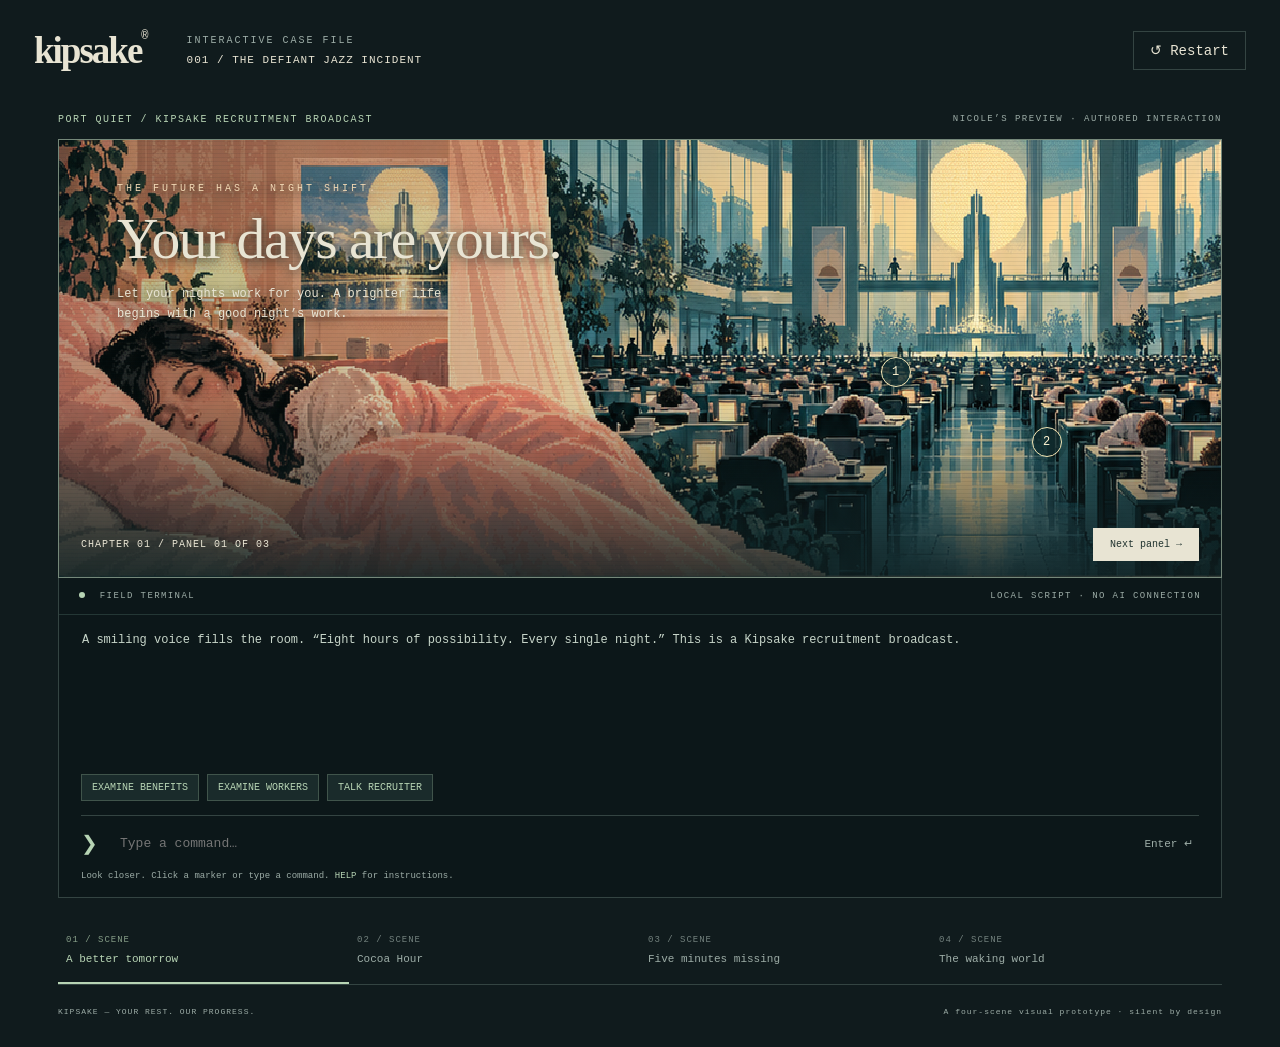
==== comic-prototype/index.html @ 6b70ab9a "Add isolated pixel-art comic prototype and continuation prompt" ====
<!doctype html>
<html lang="en"><head><meta charset="utf-8"><meta name="viewport" content="width=device-width,initial-scale=1"><meta name="color-scheme" content="dark"><title>Kipsake • The Defiant Jazz Incident</title><link rel="icon" href="data:,"><link rel="stylesheet" href="style.css"><script defer src="scenes.js"></script><script defer src="app.js"></script></head>
<body><header><a class="wordmark" href="./">kipsake<span>®</span></a><span class="edition">INTERACTIVE CASE FILE <b>001 / THE DEFIANT JAZZ INCIDENT</b></span><button id="restart">↺ Restart</button></header>
<main><div class="chapterbar"><span id="location"></span><span class="prototype">NICOLE’S PREVIEW · AUTHORED INTERACTION</span></div><section class="comic" aria-label="Interactive comic scene"><div id="art" role="img"></div><div class="grain"></div><div class="headline"><span id="eyebrow"></span><h1 id="title"></h1><p id="subtitle"></p></div><div id="hotspots"></div><span id="sound-caption"></span><div class="framebar"><span id="frame-label"></span><button id="next">Next panel <span>→</span></button></div></section>
<section class="terminal" aria-label="Text adventure console"><div class="terminalbar"><span><i></i> FIELD TERMINAL</span><span>LOCAL SCRIPT · NO AI CONNECTION</span></div><div id="transcript" role="log" aria-live="polite" aria-relevant="additions"></div><div id="suggestions" aria-label="Suggested commands"></div><form id="command-form"><label for="command">❯ <span class="sr-only">Enter a command</span></label><input id="command" autocomplete="off" spellcheck="false" placeholder="Type a command…" aria-describedby="input-help"><button type="submit">Enter ↵</button></form><p id="input-help">Look closer. Click a marker or type a command. <kbd>HELP</kbd> for instructions.</p></section>
<nav id="chapters" aria-label="Review scenes"></nav><footer><span>KIPSAKE — YOUR REST. OUR PROGRESS.</span><span>A four-scene visual prototype · silent by design</span></footer></main>
<dialog id="clue"><button id="close-clue" aria-label="Close evidence">Close ×</button><span class="document-label">PERSONAL EFFECTS / CLOSE INSPECTION</span><h2 id="clue-title"></h2><div id="clue-body"></div></dialog></body></html>
---- comic-prototype/style.css ----
:root{--bg:#101b1d;--panel:#142326;--ink:#e8e4d3;--muted:#9dada7;--mint:#b7d4b4;--line:#344442;--peach:#efbb98}*{box-sizing:border-box}body{margin:0;background:var(--bg);color:var(--ink);font:14px ui-monospace,SFMono-Regular,Consolas,monospace}button,a,input{-webkit-tap-highlight-color:transparent}button{font:inherit;color:inherit;cursor:pointer}button:focus-visible,a:focus-visible,input:focus-visible{outline:3px solid var(--peach);outline-offset:4px}header{max-width:1280px;margin:auto;min-height:100px;display:flex;align-items:center;gap:38px;padding:20px 34px}.wordmark{color:var(--ink);text-decoration:none;font:bold 37px Georgia,serif;letter-spacing:-2px}.wordmark span{font:12px monospace;vertical-align:top;letter-spacing:0}.edition{font-size:10px;letter-spacing:2px;color:var(--muted);display:grid;gap:8px}.edition b{font-size:11px;font-weight:400;color:var(--ink);letter-spacing:1px}header button{margin-left:auto;background:none;border:1px solid var(--line);padding:10px 16px}main{max-width:1212px;margin:auto;padding:0 24px}.chapterbar{display:flex;justify-content:space-between;font-size:10px;letter-spacing:1.5px;padding:14px 0;color:var(--mint)}.prototype{color:var(--muted);font-size:9px}.comic{position:relative;aspect-ratio:2.65;min-height:340px;overflow:hidden;border:1px solid #75887a;background:#314f49}#art{position:absolute;inset:0;background-image:url('assets/scenes.png');background-size:100% 400%;image-rendering:pixelated;transition:filter .6s}#art:after{content:'';position:absolute;inset:0;background:linear-gradient(90deg,#0a242549,transparent 80%),linear-gradient(0deg,#102022d9,transparent 40%)}.grain{position:absolute;inset:0;pointer-events:none;background:repeating-linear-gradient(0deg,transparent 0 3px,#071c2012 3px 4px)}.headline{position:absolute;top:9%;left:5%;max-width:56%;text-shadow:0 2px 12px #102322}#eyebrow{font-size:10px;letter-spacing:3px;color:#f1d8b4}h1{font:normal clamp(29px,4.5vw,60px)/1.02 Georgia,serif;letter-spacing:-1.5px;margin:15px 0}#subtitle{line-height:1.7;font-size:12px;max-width:350px}.comic:not(.advert) .headline{top:5%;max-width:85%}.comic:not(.advert) h1{font-size:clamp(25px,3vw,38px);margin:8px 0}.comic:not(.advert) #subtitle{display:none}.framebar{position:absolute;bottom:0;left:0;right:0;display:flex;justify-content:space-between;align-items:center;padding:16px 22px;font-size:10px;letter-spacing:1px}.framebar button{background:var(--ink);color:#20332f;border:0;padding:11px 17px}.framebar button span{margin-left:20px}#sound-caption{position:absolute;right:5%;top:45%;font-size:11px;letter-spacing:3px;background:#20132bdb;padding:12px;max-width:50%;line-height:1.6}.hotspot{position:absolute;width:30px;height:30px;border:1px solid #f4e6b5;background:#122e31cc;border-radius:50%;color:#fff5d2;box-shadow:0 0 0 5px #0b252544;font-size:12px;animation:breathe 3s infinite}.hotspot:hover:after,.hotspot:focus-visible:after{content:attr(aria-label);position:absolute;bottom:40px;left:50%;transform:translateX(-50%);background:#102326;color:var(--ink);padding:8px;white-space:nowrap;border:1px solid var(--mint)}@keyframes breathe{50%{box-shadow:0 0 0 8px #0b252522}}.terminal{border:1px solid var(--line);border-top:0;background:#0c1719}.terminalbar{display:flex;justify-content:space-between;padding:13px 20px;border-bottom:1px solid #243735;font-size:9px;letter-spacing:1.4px;color:var(--muted)}.terminalbar i{display:inline-block;width:6px;height:6px;background:var(--mint);border-radius:50%;margin-right:8px}#transcript{height:153px;overflow:auto;padding:15px 23px;color:#c7d5c9;font-size:12px;line-height:1.8}#transcript p{margin:0 0 9px;max-width:900px;white-space:pre-line}#transcript .command{color:var(--peach);font-size:11px}#suggestions{display:flex;gap:8px;flex-wrap:wrap;padding:6px 22px 14px}#suggestions button{background:#1a2b2b;border:1px solid #40544b;color:var(--mint);font-size:10px;padding:7px 10px}form{margin:0 22px;display:flex;align-items:center;border-top:1px solid var(--line);padding:12px 0;gap:14px}label{color:var(--mint);font-size:20px}input{flex:1;min-width:0;background:transparent;border:0;color:var(--ink);font:13px monospace;padding:8px}form button{border:0;background:transparent;color:var(--muted);font-size:11px}#input-help{font-size:9px;color:var(--muted);margin:0;padding:0 22px 16px}kbd{font:inherit;color:var(--mint)}#chapters{display:grid;grid-template-columns:repeat(4,1fr);border-bottom:1px solid var(--line);margin-top:20px}#chapters button{padding:17px 8px;background:none;text-align:left;border:0;border-bottom:2px solid transparent;color:var(--muted);font-size:11px}#chapters button[aria-current=true]{color:var(--mint);border-color:var(--mint)}#chapters small{display:block;font-size:9px;letter-spacing:1px;margin-bottom:8px;opacity:.7}footer{display:flex;justify-content:space-between;padding:22px 0 30px;font-size:8px;letter-spacing:1px;color:var(--muted)}dialog{background:#e8dfc8;color:#263931;border:0;max-width:620px;width:calc(100% - 32px);padding:40px;box-shadow:12px 12px 0 #0005}dialog::backdrop{background:#060e12d9}#close-clue{float:right;background:none;border:0;color:#263931;margin:-20px -20px 20px 20px}.document-label{font-size:9px;letter-spacing:2px}dialog h2{font:32px Georgia,serif;border-bottom:2px solid #31483d;padding-bottom:18px}#clue-body{font:16px/1.8 Georgia,serif}#clue-body strong{color:#873c36}.route{border:1px solid #748677;padding:24px;text-align:center;font:14px/2 monospace}.sr-only{position:absolute;width:1px;height:1px;padding:0;margin:-1px;overflow:hidden;clip:rect(0,0,0,0)}@media(max-width:650px){header{padding:20px;gap:20px;min-height:85px}.edition{display:none}.wordmark{font-size:30px}main{padding:0 14px}.prototype{display:none}.chapterbar{font-size:8px}.comic{aspect-ratio:1.35;min-height:300px}#art{background-size:100% 400%;background-position-x:center!important}.headline{max-width:80%}h1{font-size:39px}.headline #subtitle{font-size:11px}.terminalbar{font-size:8px;padding:12px}.terminalbar span:last-child{font-size:7px}#transcript{padding:14px;height:180px}#suggestions{padding:5px 14px 14px}form{margin:0 14px}.framebar{padding:12px;font-size:8px}.framebar button{font-size:10px}#chapters button{font-size:9px}#chapters small{font-size:8px}footer{font-size:7px;gap:20px;line-height:1.6}#sound-caption{font-size:9px}.hotspot{width:27px;height:27px}}@media(prefers-reduced-motion:reduce){*,*:before,*:after{animation:none!important;transition:none!important;scroll-behavior:auto!important}}
/* Explicit width prevents the minimum scene height from widening narrow screens. */
.comic{width:100%}
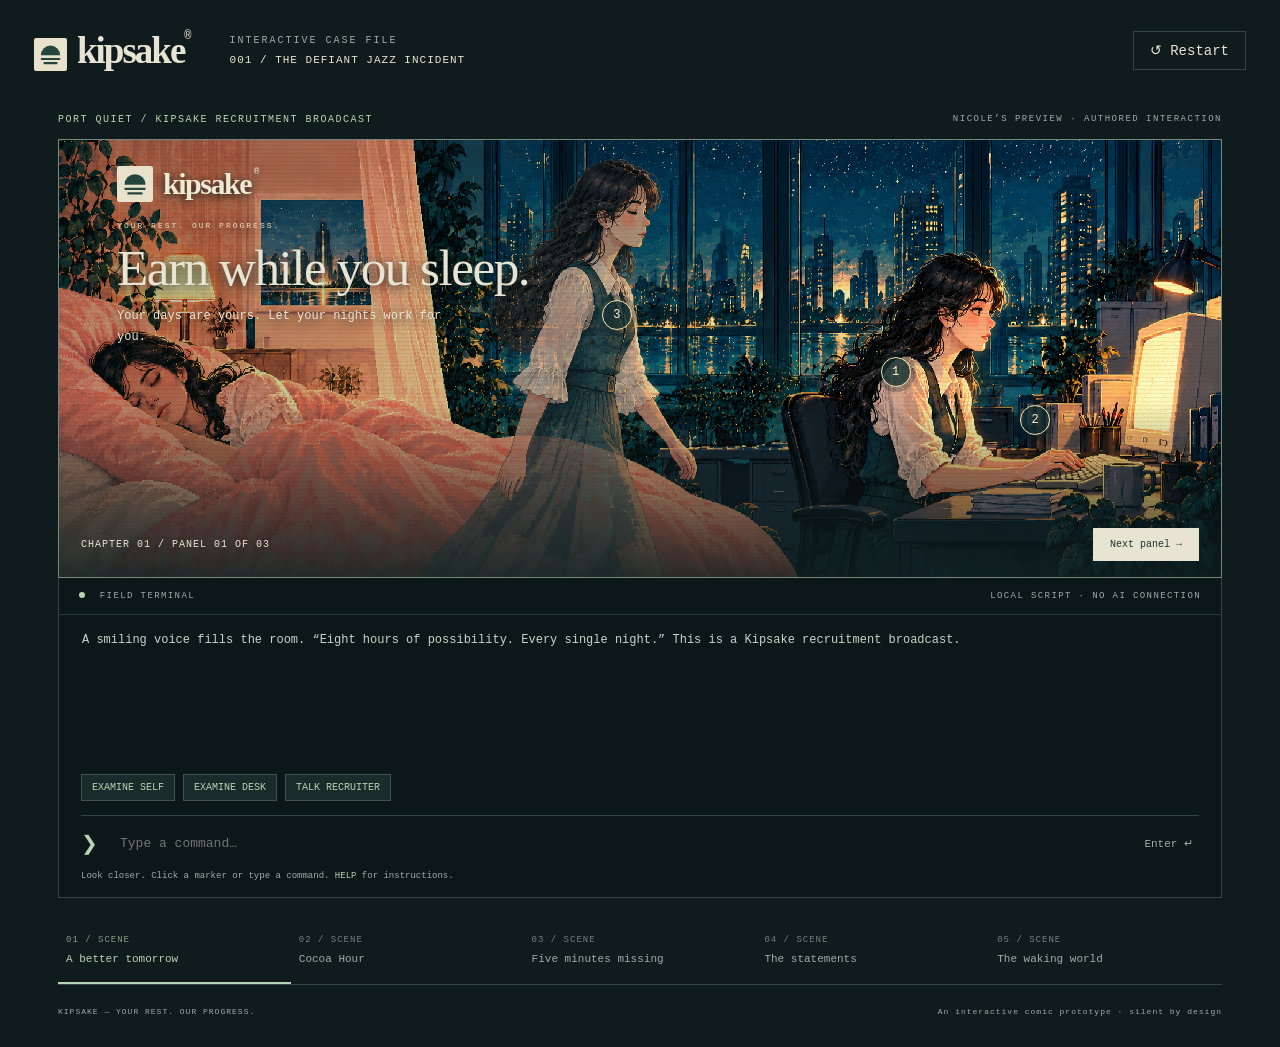
==== commit 8a15a763: "Add comic testimonies and refine sleepwalking recruitment art" ====
--- a/comic-prototype/index.html
+++ b/comic-prototype/index.html
@@ -1,7 +1,7 @@
 <!doctype html>
-<html lang="en"><head><meta charset="utf-8"><meta name="viewport" content="width=device-width,initial-scale=1"><meta name="color-scheme" content="dark"><title>Kipsake • The Defiant Jazz Incident</title><link rel="icon" href="data:,"><link rel="stylesheet" href="style.css"><script defer src="scenes.js"></script><script defer src="app.js"></script></head>
-<body><header><a class="wordmark" href="./">kipsake<span>®</span></a><span class="edition">INTERACTIVE CASE FILE <b>001 / THE DEFIANT JAZZ INCIDENT</b></span><button id="restart">↺ Restart</button></header>
-<main><div class="chapterbar"><span id="location"></span><span class="prototype">NICOLE’S PREVIEW · AUTHORED INTERACTION</span></div><section class="comic" aria-label="Interactive comic scene"><div id="art" role="img"></div><div class="grain"></div><div class="headline"><span id="eyebrow"></span><h1 id="title"></h1><p id="subtitle"></p></div><div id="hotspots"></div><span id="sound-caption"></span><div class="framebar"><span id="frame-label"></span><button id="next">Next panel <span>→</span></button></div></section>
+<html lang="en"><head><meta charset="utf-8"><meta name="viewport" content="width=device-width,initial-scale=1"><meta name="color-scheme" content="dark"><title>Kipsake • The Defiant Jazz Incident</title><link rel="icon" href="data:,"><link rel="stylesheet" href="style.css"><script defer src="scenes.js"></script><script defer src="statements.js"></script><script defer src="app.js"></script></head>
+<body><header><a class="wordmark" href="./"><img class="brand-emblem" src="assets/kipsake-logo.svg" alt="">kipsake<span>®</span></a><span class="edition">INTERACTIVE CASE FILE <b>001 / THE DEFIANT JAZZ INCIDENT</b></span><button id="restart">↺ Restart</button></header>
+<main><div class="chapterbar"><span id="location"></span><span class="prototype">NICOLE’S PREVIEW · AUTHORED INTERACTION</span></div><section class="comic" aria-label="Interactive comic scene"><div id="art" role="img"></div><div class="grain"></div><div class="headline"><div class="ad-logo" aria-label="Kipsake"><img src="assets/kipsake-logo.svg" alt=""><span>kipsake<sup>®</sup></span></div><span id="eyebrow"></span><h1 id="title"></h1><p id="subtitle"></p></div><div id="hotspots"></div><div id="scene-speech" hidden role="status"></div><div id="statement-page" hidden aria-label="Suspect statement panels"></div><span id="sound-caption"></span><div class="framebar"><span id="frame-label"></span><button id="next">Next panel <span>→</span></button></div></section>
 <section class="terminal" aria-label="Text adventure console"><div class="terminalbar"><span><i></i> FIELD TERMINAL</span><span>LOCAL SCRIPT · NO AI CONNECTION</span></div><div id="transcript" role="log" aria-live="polite" aria-relevant="additions"></div><div id="suggestions" aria-label="Suggested commands"></div><form id="command-form"><label for="command">❯ <span class="sr-only">Enter a command</span></label><input id="command" autocomplete="off" spellcheck="false" placeholder="Type a command…" aria-describedby="input-help"><button type="submit">Enter ↵</button></form><p id="input-help">Look closer. Click a marker or type a command. <kbd>HELP</kbd> for instructions.</p></section>
-<nav id="chapters" aria-label="Review scenes"></nav><footer><span>KIPSAKE — YOUR REST. OUR PROGRESS.</span><span>A four-scene visual prototype · silent by design</span></footer></main>
+<nav id="chapters" aria-label="Review scenes"></nav><footer><span>KIPSAKE — YOUR REST. OUR PROGRESS.</span><span>An interactive comic prototype · silent by design</span></footer></main>
 <dialog id="clue"><button id="close-clue" aria-label="Close evidence">Close ×</button><span class="document-label">PERSONAL EFFECTS / CLOSE INSPECTION</span><h2 id="clue-title"></h2><div id="clue-body"></div></dialog></body></html>
--- a/comic-prototype/style.css
+++ b/comic-prototype/style.css
@@ -1,3 +1,30 @@
 :root{--bg:#101b1d;--panel:#142326;--ink:#e8e4d3;--muted:#9dada7;--mint:#b7d4b4;--line:#344442;--peach:#efbb98}*{box-sizing:border-box}body{margin:0;background:var(--bg);color:var(--ink);font:14px ui-monospace,SFMono-Regular,Consolas,monospace}button,a,input{-webkit-tap-highlight-color:transparent}button{font:inherit;color:inherit;cursor:pointer}button:focus-visible,a:focus-visible,input:focus-visible{outline:3px solid var(--peach);outline-offset:4px}header{max-width:1280px;margin:auto;min-height:100px;display:flex;align-items:center;gap:38px;padding:20px 34px}.wordmark{color:var(--ink);text-decoration:none;font:bold 37px Georgia,serif;letter-spacing:-2px}.wordmark span{font:12px monospace;vertical-align:top;letter-spacing:0}.edition{font-size:10px;letter-spacing:2px;color:var(--muted);display:grid;gap:8px}.edition b{font-size:11px;font-weight:400;color:var(--ink);letter-spacing:1px}header button{margin-left:auto;background:none;border:1px solid var(--line);padding:10px 16px}main{max-width:1212px;margin:auto;padding:0 24px}.chapterbar{display:flex;justify-content:space-between;font-size:10px;letter-spacing:1.5px;padding:14px 0;color:var(--mint)}.prototype{color:var(--muted);font-size:9px}.comic{position:relative;aspect-ratio:2.65;min-height:340px;overflow:hidden;border:1px solid #75887a;background:#314f49}#art{position:absolute;inset:0;background-image:url('assets/scenes.png');background-size:100% 400%;image-rendering:pixelated;transition:filter .6s}#art:after{content:'';position:absolute;inset:0;background:linear-gradient(90deg,#0a242549,transparent 80%),linear-gradient(0deg,#102022d9,transparent 40%)}.grain{position:absolute;inset:0;pointer-events:none;background:repeating-linear-gradient(0deg,transparent 0 3px,#071c2012 3px 4px)}.headline{position:absolute;top:9%;left:5%;max-width:56%;text-shadow:0 2px 12px #102322}#eyebrow{font-size:10px;letter-spacing:3px;color:#f1d8b4}h1{font:normal clamp(29px,4.5vw,60px)/1.02 Georgia,serif;letter-spacing:-1.5px;margin:15px 0}#subtitle{line-height:1.7;font-size:12px;max-width:350px}.comic:not(.advert) .headline{top:5%;max-width:85%}.comic:not(.advert) h1{font-size:clamp(25px,3vw,38px);margin:8px 0}.comic:not(.advert) #subtitle{display:none}.framebar{position:absolute;bottom:0;left:0;right:0;display:flex;justify-content:space-between;align-items:center;padding:16px 22px;font-size:10px;letter-spacing:1px}.framebar button{background:var(--ink);color:#20332f;border:0;padding:11px 17px}.framebar button span{margin-left:20px}#sound-caption{position:absolute;right:5%;top:45%;font-size:11px;letter-spacing:3px;background:#20132bdb;padding:12px;max-width:50%;line-height:1.6}.hotspot{position:absolute;width:30px;height:30px;border:1px solid #f4e6b5;background:#122e31cc;border-radius:50%;color:#fff5d2;box-shadow:0 0 0 5px #0b252544;font-size:12px;animation:breathe 3s infinite}.hotspot:hover:after,.hotspot:focus-visible:after{content:attr(aria-label);position:absolute;bottom:40px;left:50%;transform:translateX(-50%);background:#102326;color:var(--ink);padding:8px;white-space:nowrap;border:1px solid var(--mint)}@keyframes breathe{50%{box-shadow:0 0 0 8px #0b252522}}.terminal{border:1px solid var(--line);border-top:0;background:#0c1719}.terminalbar{display:flex;justify-content:space-between;padding:13px 20px;border-bottom:1px solid #243735;font-size:9px;letter-spacing:1.4px;color:var(--muted)}.terminalbar i{display:inline-block;width:6px;height:6px;background:var(--mint);border-radius:50%;margin-right:8px}#transcript{height:153px;overflow:auto;padding:15px 23px;color:#c7d5c9;font-size:12px;line-height:1.8}#transcript p{margin:0 0 9px;max-width:900px;white-space:pre-line}#transcript .command{color:var(--peach);font-size:11px}#suggestions{display:flex;gap:8px;flex-wrap:wrap;padding:6px 22px 14px}#suggestions button{background:#1a2b2b;border:1px solid #40544b;color:var(--mint);font-size:10px;padding:7px 10px}form{margin:0 22px;display:flex;align-items:center;border-top:1px solid var(--line);padding:12px 0;gap:14px}label{color:var(--mint);font-size:20px}input{flex:1;min-width:0;background:transparent;border:0;color:var(--ink);font:13px monospace;padding:8px}form button{border:0;background:transparent;color:var(--muted);font-size:11px}#input-help{font-size:9px;color:var(--muted);margin:0;padding:0 22px 16px}kbd{font:inherit;color:var(--mint)}#chapters{display:grid;grid-template-columns:repeat(4,1fr);border-bottom:1px solid var(--line);margin-top:20px}#chapters button{padding:17px 8px;background:none;text-align:left;border:0;border-bottom:2px solid transparent;color:var(--muted);font-size:11px}#chapters button[aria-current=true]{color:var(--mint);border-color:var(--mint)}#chapters small{display:block;font-size:9px;letter-spacing:1px;margin-bottom:8px;opacity:.7}footer{display:flex;justify-content:space-between;padding:22px 0 30px;font-size:8px;letter-spacing:1px;color:var(--muted)}dialog{background:#e8dfc8;color:#263931;border:0;max-width:620px;width:calc(100% - 32px);padding:40px;box-shadow:12px 12px 0 #0005}dialog::backdrop{background:#060e12d9}#close-clue{float:right;background:none;border:0;color:#263931;margin:-20px -20px 20px 20px}.document-label{font-size:9px;letter-spacing:2px}dialog h2{font:32px Georgia,serif;border-bottom:2px solid #31483d;padding-bottom:18px}#clue-body{font:16px/1.8 Georgia,serif}#clue-body strong{color:#873c36}.route{border:1px solid #748677;padding:24px;text-align:center;font:14px/2 monospace}.sr-only{position:absolute;width:1px;height:1px;padding:0;margin:-1px;overflow:hidden;clip:rect(0,0,0,0)}@media(max-width:650px){header{padding:20px;gap:20px;min-height:85px}.edition{display:none}.wordmark{font-size:30px}main{padding:0 14px}.prototype{display:none}.chapterbar{font-size:8px}.comic{aspect-ratio:1.35;min-height:300px}#art{background-size:100% 400%;background-position-x:center!important}.headline{max-width:80%}h1{font-size:39px}.headline #subtitle{font-size:11px}.terminalbar{font-size:8px;padding:12px}.terminalbar span:last-child{font-size:7px}#transcript{padding:14px;height:180px}#suggestions{padding:5px 14px 14px}form{margin:0 14px}.framebar{padding:12px;font-size:8px}.framebar button{font-size:10px}#chapters button{font-size:9px}#chapters small{font-size:8px}footer{font-size:7px;gap:20px;line-height:1.6}#sound-caption{font-size:9px}.hotspot{width:27px;height:27px}}@media(prefers-reduced-motion:reduce){*,*:before,*:after{animation:none!important;transition:none!important;scroll-behavior:auto!important}}
 /* Explicit width prevents the minimum scene height from widening narrow screens. */
 .comic{width:100%}
+/* Interview pages retain live HTML lettering over a three-portrait art sheet. */
+#chapters{grid-template-columns:repeat(5,minmax(0,1fr))}
+[hidden]{display:none!important}
+.comic.statements{aspect-ratio:auto;min-height:0;background:#b5bb9e;padding:96px 18px 70px}
+.statements #art,.statements .grain,.statements #hotspots{display:none}
+.statements .headline{top:20px!important;left:24px;max-width:95%!important;text-shadow:none;color:#203730}
+.statements #eyebrow{color:#384a41}.statements h1{font-size:30px!important}
+.statements .framebar{color:#203730}
+#statement-page{display:grid;grid-template-columns:repeat(3,minmax(0,1fr));gap:14px}
+.interview{position:relative;background:#152829;border:2px solid #243d37;display:flex;flex-direction:column;min-width:0;box-shadow:4px 4px 0 #233b3a40}
+.interview h2{font-size:11px;letter-spacing:1px;font-weight:400;padding:12px;margin:0;color:#e4ddc7;border-bottom:1px solid #7e8d77}
+.portrait{height:400px;background-image:url('assets/statements.png');background-size:300% 100%;image-rendering:pixelated}
+.interviewer{position:absolute;top:39px;left:10px;right:10px;margin:0;background:#132c2de8;color:#eee4cb;padding:11px;font-size:10px;line-height:1.6;border-left:3px solid #e6b58d}
+.speech-bubble{position:relative;margin:-115px 14px 0;background:#f0ead7;color:#233a35;border:2px solid #273f38;border-radius:16px;padding:15px;font:16px/1.45 Georgia,serif;min-height:115px;white-space:pre-line;box-shadow:3px 4px 0 #172e3340}
+.speech-bubble:before{content:'';position:absolute;left:33px;top:-17px;border-left:12px solid transparent;border-right:4px solid transparent;border-bottom:18px solid #f0ead7;transform:rotate(-13deg)}
+.action-caption{font-size:10px;line-height:1.7;padding:14px 14px 0;margin:0;color:#d1d8c8;flex:1}
+.inspect-witness{margin:12px 14px;background:none;border:1px solid #637a6b;color:#c2d3b3;padding:8px;font-size:10px}
+#scene-speech{position:absolute;right:5%;bottom:78px;max-width:44%;border:2px solid #253b34;background:#f0ead7;color:#213831;border-radius:18px;padding:18px;font:17px/1.5 Georgia,serif;box-shadow:5px 5px 0 #11282c55}
+#scene-speech:after{content:'';position:absolute;bottom:-15px;left:30px;border-left:5px solid transparent;border-right:15px solid transparent;border-top:16px solid #f0ead7}
+@media(max-width:650px){.comic.statements{padding:100px 12px 74px}.statements .headline{left:14px}.statements h1{font-size:25px!important}#statement-page{grid-template-columns:1fr;gap:18px}.portrait{height:420px}#scene-speech{max-width:80%;bottom:65px;font-size:14px;padding:12px}#chapters button{font-size:8px;padding:14px 4px}#chapters small{font-size:7px}.interview h2{font-size:12px}.speech-bubble{font-size:17px}.action-caption{font-size:11px}}
+.advert .headline{max-width:36%}.advert h1{font-size:clamp(29px,4vw,52px)}
+@media(max-width:650px){.advert .headline{max-width:72%}.advert h1{font-size:33px}.advert #subtitle{max-width:210px;font-size:10px}}
+.brand-emblem{width:33px;height:33px;margin-right:10px;vertical-align:middle;letter-spacing:normal}
+.ad-logo{display:none;align-items:center;gap:10px;margin-bottom:14px;color:#f1ead3;text-shadow:0 2px 9px #102322}
+.advert .ad-logo{display:flex}.ad-logo img{width:36px;height:36px}.ad-logo span{font:bold 30px Georgia,serif;letter-spacing:-1.5px}.ad-logo sup{font:9px monospace;vertical-align:top;margin-left:3px;letter-spacing:0}
+.advert .headline{top:6%}.advert h1{margin:10px 0}.advert #eyebrow{font-size:8px;letter-spacing:2px}
+@media(max-width:650px){.brand-emblem{width:27px;height:27px;margin-right:7px}.ad-logo{margin-bottom:9px}.ad-logo img{width:27px;height:27px}.ad-logo span{font-size:24px}.advert .headline{top:6%}.advert h1{font-size:31px;max-width:210px}.advert #subtitle{max-width:190px}}
